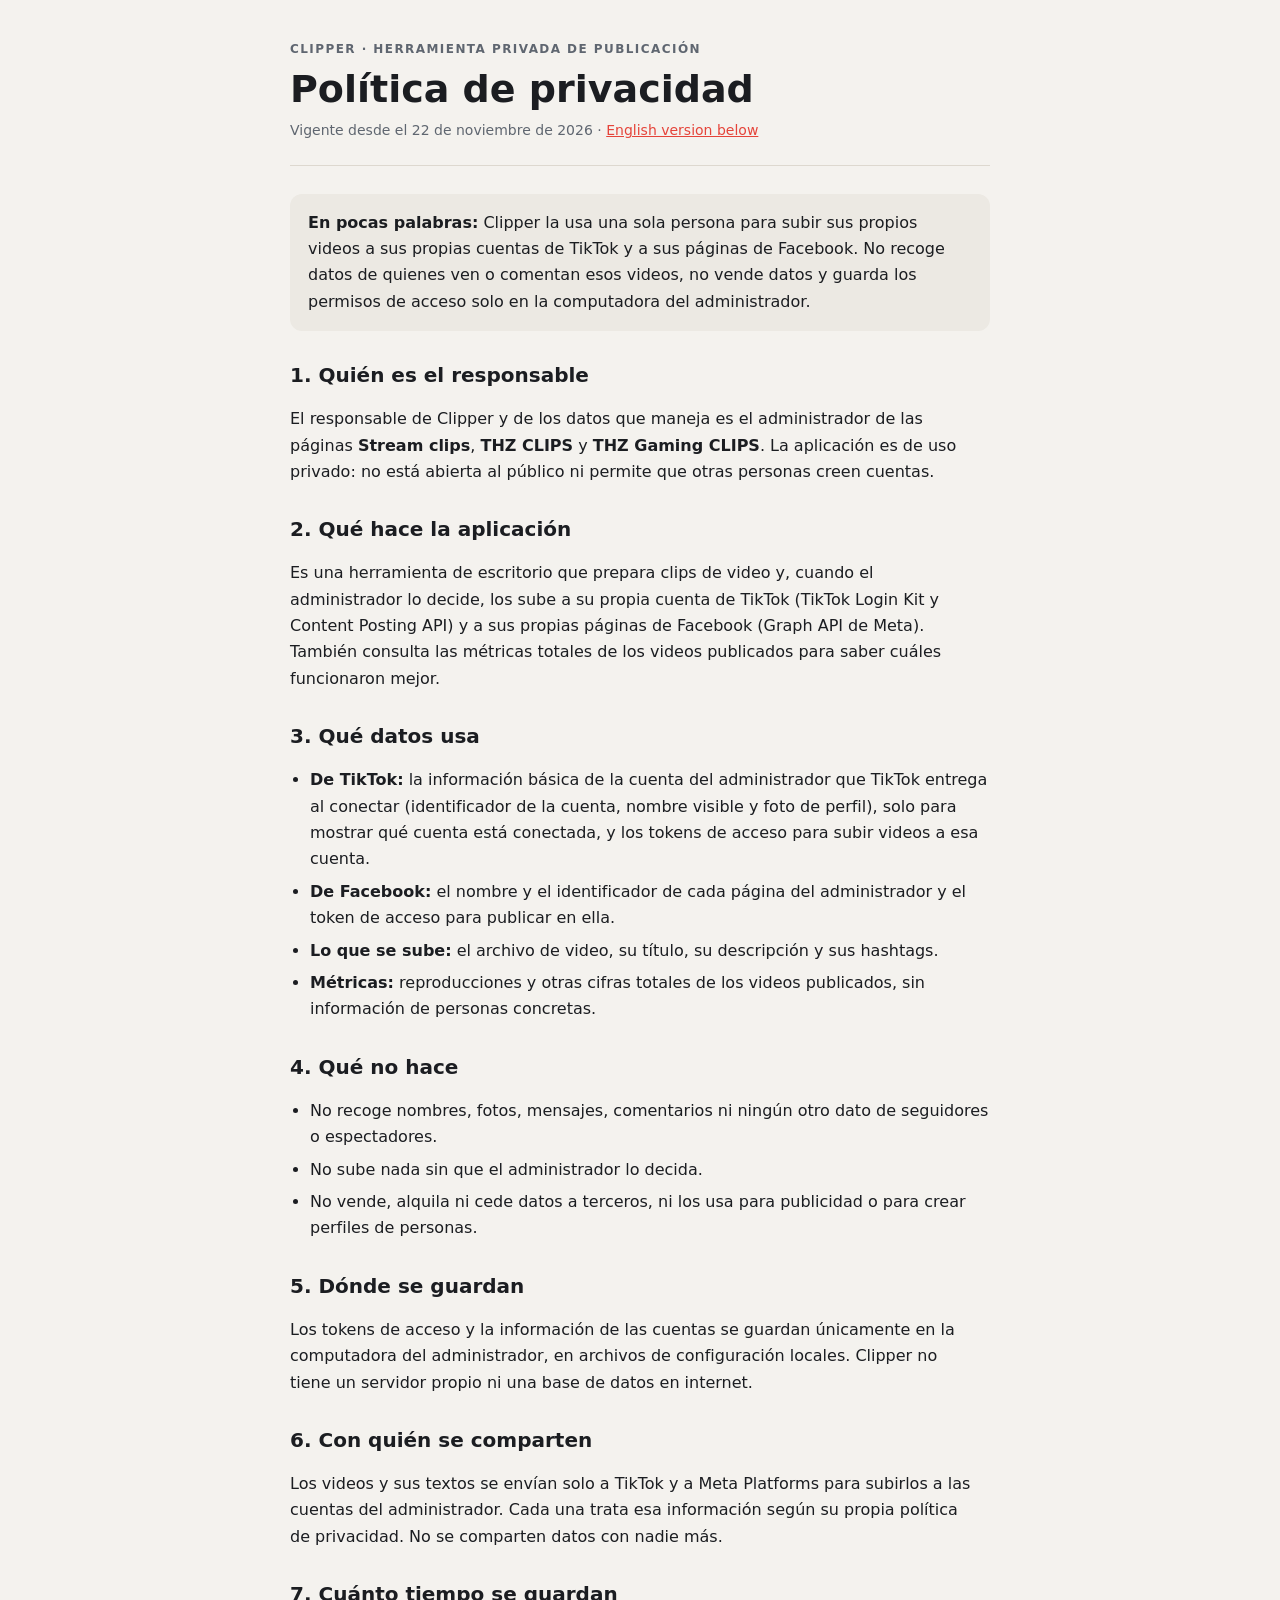
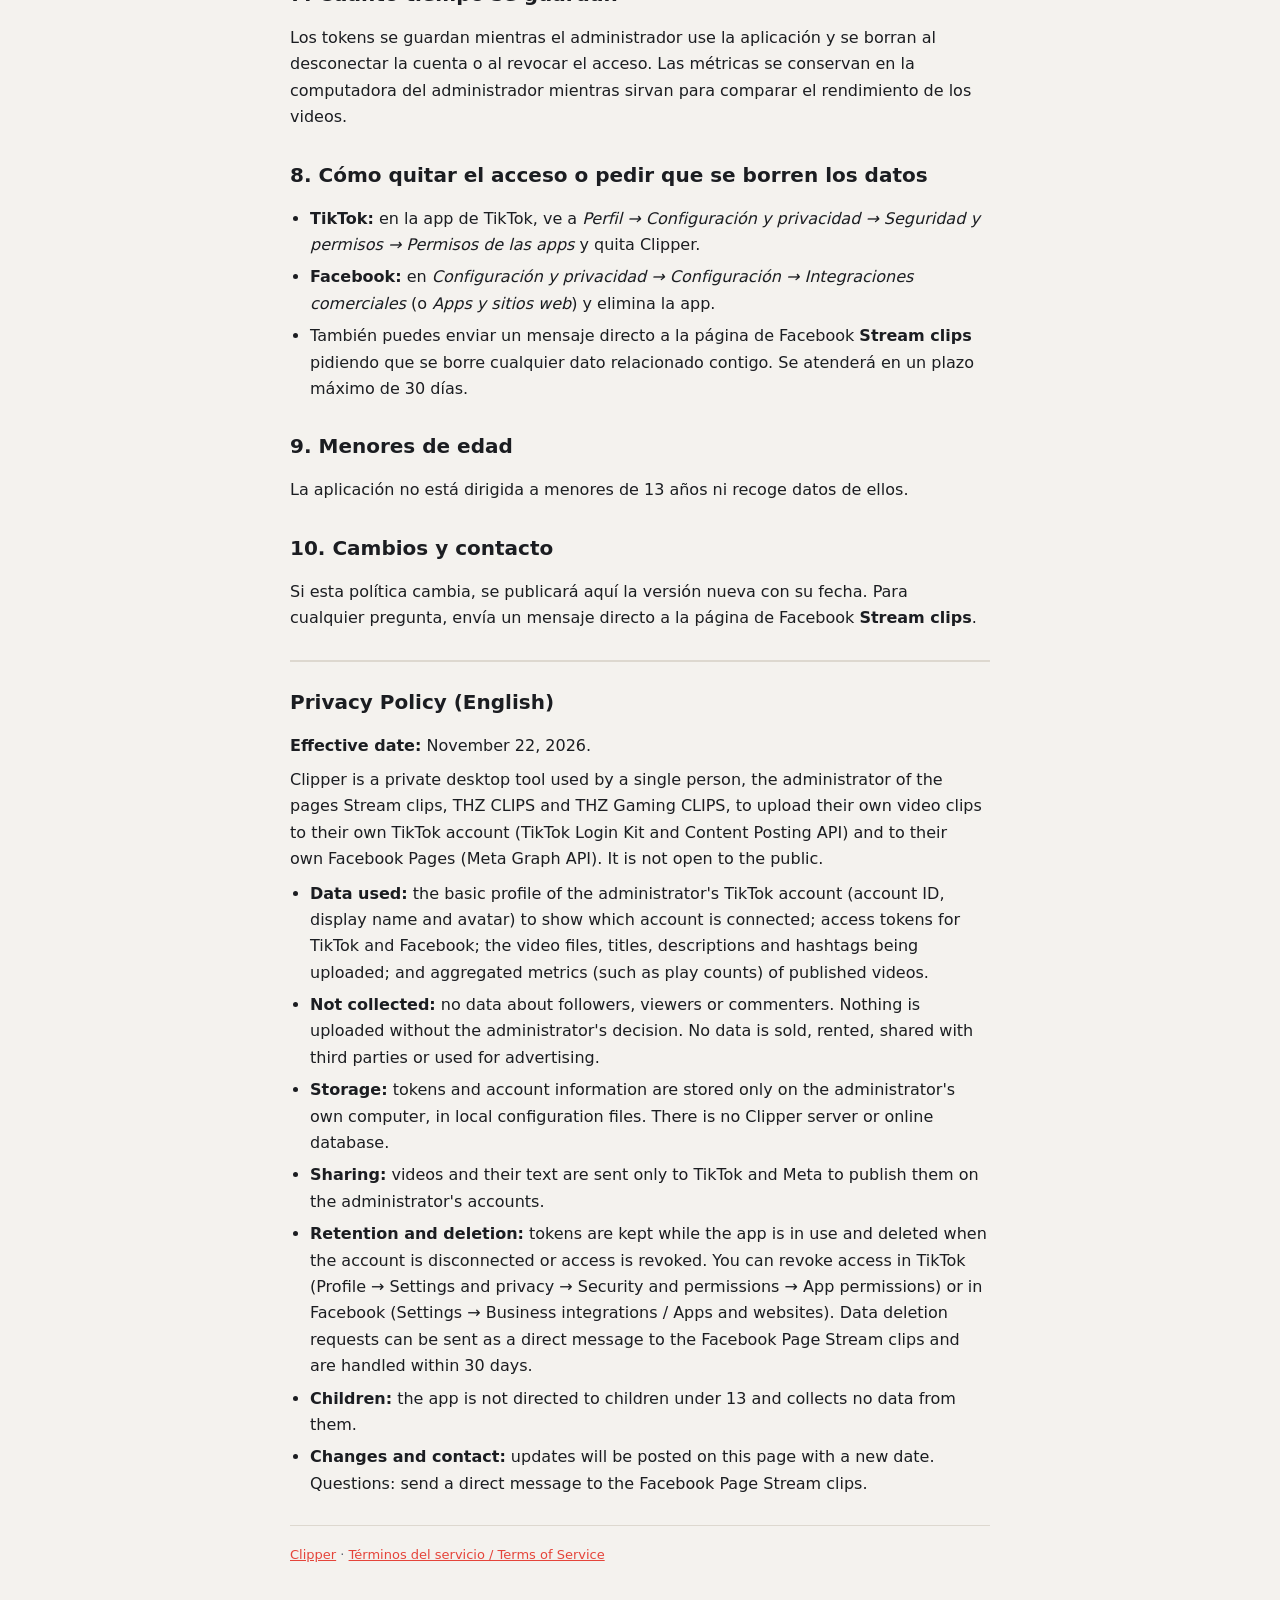
==== privacidad.html @ baf1ac4f "Términos del servicio y política de privacidad de Clipper" ====
<!doctype html>
<html lang="es">
<head>
<meta charset="utf-8">
<meta name="viewport" content="width=device-width,initial-scale=1">
<title>Política de privacidad · Clipper</title>
<link rel="stylesheet" href="estilo.css">
</head>
<body>
<main class="doc">
  <header>
    <span class="eyebrow">Clipper · herramienta privada de publicación</span>
    <h1>Política de privacidad</h1>
    <p class="meta">Vigente desde el 22 de noviembre de 2026 · <a href="#en">English version below</a></p>
  </header>

  <div class="resumen"><p><strong>En pocas palabras:</strong> Clipper la usa una sola persona para subir sus propios videos a sus propias cuentas de TikTok
    y a sus páginas de Facebook. No recoge datos de quienes ven o comentan esos videos, no vende datos y guarda los permisos de acceso solo en la
    computadora del administrador.</p></div>

  <section>
    <h2>1. Quién es el responsable</h2>
    <p>El responsable de Clipper y de los datos que maneja es el administrador de las páginas <strong>Stream clips</strong>, <strong>THZ CLIPS</strong> y
      <strong>THZ Gaming CLIPS</strong>. La aplicación es de uso privado: no está abierta al público ni permite que otras personas creen cuentas.</p>
  </section>

  <section>
    <h2>2. Qué hace la aplicación</h2>
    <p>Es una herramienta de escritorio que prepara clips de video y, cuando el administrador lo decide, los sube a su propia cuenta de TikTok
      (TikTok Login Kit y Content Posting API) y a sus propias páginas de Facebook (Graph API de Meta). También consulta las métricas totales de los
      videos publicados para saber cuáles funcionaron mejor.</p>
  </section>

  <section>
    <h2>3. Qué datos usa</h2>
    <ul>
      <li><strong>De TikTok:</strong> la información básica de la cuenta del administrador que TikTok entrega al conectar (identificador de la cuenta,
        nombre visible y foto de perfil), solo para mostrar qué cuenta está conectada, y los tokens de acceso para subir videos a esa cuenta.</li>
      <li><strong>De Facebook:</strong> el nombre y el identificador de cada página del administrador y el token de acceso para publicar en ella.</li>
      <li><strong>Lo que se sube:</strong> el archivo de video, su título, su descripción y sus hashtags.</li>
      <li><strong>Métricas:</strong> reproducciones y otras cifras totales de los videos publicados, sin información de personas concretas.</li>
    </ul>
  </section>

  <section>
    <h2>4. Qué no hace</h2>
    <ul>
      <li>No recoge nombres, fotos, mensajes, comentarios ni ningún otro dato de seguidores o espectadores.</li>
      <li>No sube nada sin que el administrador lo decida.</li>
      <li>No vende, alquila ni cede datos a terceros, ni los usa para publicidad o para crear perfiles de personas.</li>
    </ul>
  </section>

  <section>
    <h2>5. Dónde se guardan</h2>
    <p>Los tokens de acceso y la información de las cuentas se guardan únicamente en la computadora del administrador, en archivos de configuración
      locales. Clipper no tiene un servidor propio ni una base de datos en internet.</p>
  </section>

  <section>
    <h2>6. Con quién se comparten</h2>
    <p>Los videos y sus textos se envían solo a TikTok y a Meta Platforms para subirlos a las cuentas del administrador. Cada una trata esa
      información según su propia política de privacidad. No se comparten datos con nadie más.</p>
  </section>

  <section>
    <h2>7. Cuánto tiempo se guardan</h2>
    <p>Los tokens se guardan mientras el administrador use la aplicación y se borran al desconectar la cuenta o al revocar el acceso. Las métricas
      se conservan en la computadora del administrador mientras sirvan para comparar el rendimiento de los videos.</p>
  </section>

  <section>
    <h2>8. Cómo quitar el acceso o pedir que se borren los datos</h2>
    <ul>
      <li><strong>TikTok:</strong> en la app de TikTok, ve a <em>Perfil → Configuración y privacidad → Seguridad y permisos → Permisos de las apps</em> y
        quita Clipper.</li>
      <li><strong>Facebook:</strong> en <em>Configuración y privacidad → Configuración → Integraciones comerciales</em> (o <em>Apps y sitios web</em>) y
        elimina la app.</li>
      <li>También puedes enviar un mensaje directo a la página de Facebook <strong>Stream clips</strong> pidiendo que se borre cualquier dato relacionado
        contigo. Se atenderá en un plazo máximo de 30 días.</li>
    </ul>
  </section>

  <section>
    <h2>9. Menores de edad</h2>
    <p>La aplicación no está dirigida a menores de 13 años ni recoge datos de ellos.</p>
  </section>

  <section>
    <h2>10. Cambios y contacto</h2>
    <p>Si esta política cambia, se publicará aquí la versión nueva con su fecha. Para cualquier pregunta, envía un mensaje directo a la página de
      Facebook <strong>Stream clips</strong>.</p>
  </section>

  <div class="idioma" id="en" lang="en">
    <section>
      <h2>Privacy Policy (English)</h2>
      <p><strong>Effective date:</strong> November 22, 2026.</p>
      <p>Clipper is a private desktop tool used by a single person, the administrator of the pages Stream clips, THZ CLIPS and THZ Gaming CLIPS, to
        upload their own video clips to their own TikTok account (TikTok Login Kit and Content Posting API) and to their own Facebook Pages (Meta
        Graph API). It is not open to the public.</p>
      <ul>
        <li><strong>Data used:</strong> the basic profile of the administrator's TikTok account (account ID, display name and avatar) to show which
          account is connected; access tokens for TikTok and Facebook; the video files, titles, descriptions and hashtags being uploaded; and
          aggregated metrics (such as play counts) of published videos.</li>
        <li><strong>Not collected:</strong> no data about followers, viewers or commenters. Nothing is uploaded without the administrator's decision.
          No data is sold, rented, shared with third parties or used for advertising.</li>
        <li><strong>Storage:</strong> tokens and account information are stored only on the administrator's own computer, in local configuration
          files. There is no Clipper server or online database.</li>
        <li><strong>Sharing:</strong> videos and their text are sent only to TikTok and Meta to publish them on the administrator's accounts.</li>
        <li><strong>Retention and deletion:</strong> tokens are kept while the app is in use and deleted when the account is disconnected or access
          is revoked. You can revoke access in TikTok (Profile → Settings and privacy → Security and permissions → App permissions) or in Facebook
          (Settings → Business integrations / Apps and websites). Data deletion requests can be sent as a direct message to the Facebook Page
          Stream clips and are handled within 30 days.</li>
        <li><strong>Children:</strong> the app is not directed to children under 13 and collects no data from them.</li>
        <li><strong>Changes and contact:</strong> updates will be posted on this page with a new date. Questions: send a direct message to the
          Facebook Page Stream clips.</li>
      </ul>
    </section>
  </div>

  <footer><a href="index.html">Clipper</a> · <a href="terminos.html">Términos del servicio / Terms of Service</a></footer>
</main>
</body>
</html>
---- estilo.css ----
:root{--bg:#F4F2EE;--fg:#1B1D21;--mut:#5F6670;--line:#DDD8CF;--ac:#E5443A;--panel:#ECE9E3}
@media (prefers-color-scheme:dark){:root{--bg:#121417;--fg:#E8EAED;--mut:#9AA3AE;--line:#2C3139;--ac:#FF5A4E;--panel:#1A1D22;color-scheme:dark}}
*{box-sizing:border-box}
body{margin:0;background:var(--bg);color:var(--fg);font:16px/1.65 "Segoe UI",system-ui,-apple-system,sans-serif;padding:40px 16px 64px}
.doc{max-width:700px;margin:0 auto;display:flex;flex-direction:column;gap:28px}
header{display:flex;flex-direction:column;gap:8px;border-bottom:1px solid var(--line);padding-bottom:22px}
.eyebrow{font-size:12px;letter-spacing:.12em;text-transform:uppercase;color:var(--mut);font-weight:700}
h1{font-size:clamp(28px,6vw,38px);line-height:1.15;margin:0}
.meta{color:var(--mut);font-size:14px}
.resumen{background:var(--panel);border-radius:12px;padding:16px 18px}
.resumen p{margin:0}
h2{font-size:20px;margin:0 0 6px}
section{display:flex;flex-direction:column;gap:8px}
p,li{margin:0;max-width:68ch}
ul{margin:0;padding-left:20px;display:flex;flex-direction:column;gap:6px}
a{color:var(--ac)}
.idioma{border-top:2px solid var(--line);padding-top:24px}
footer{border-top:1px solid var(--line);padding-top:18px;color:var(--mut);font-size:13px}
nav.enlaces{display:flex;gap:16px;flex-wrap:wrap;font-size:15px}
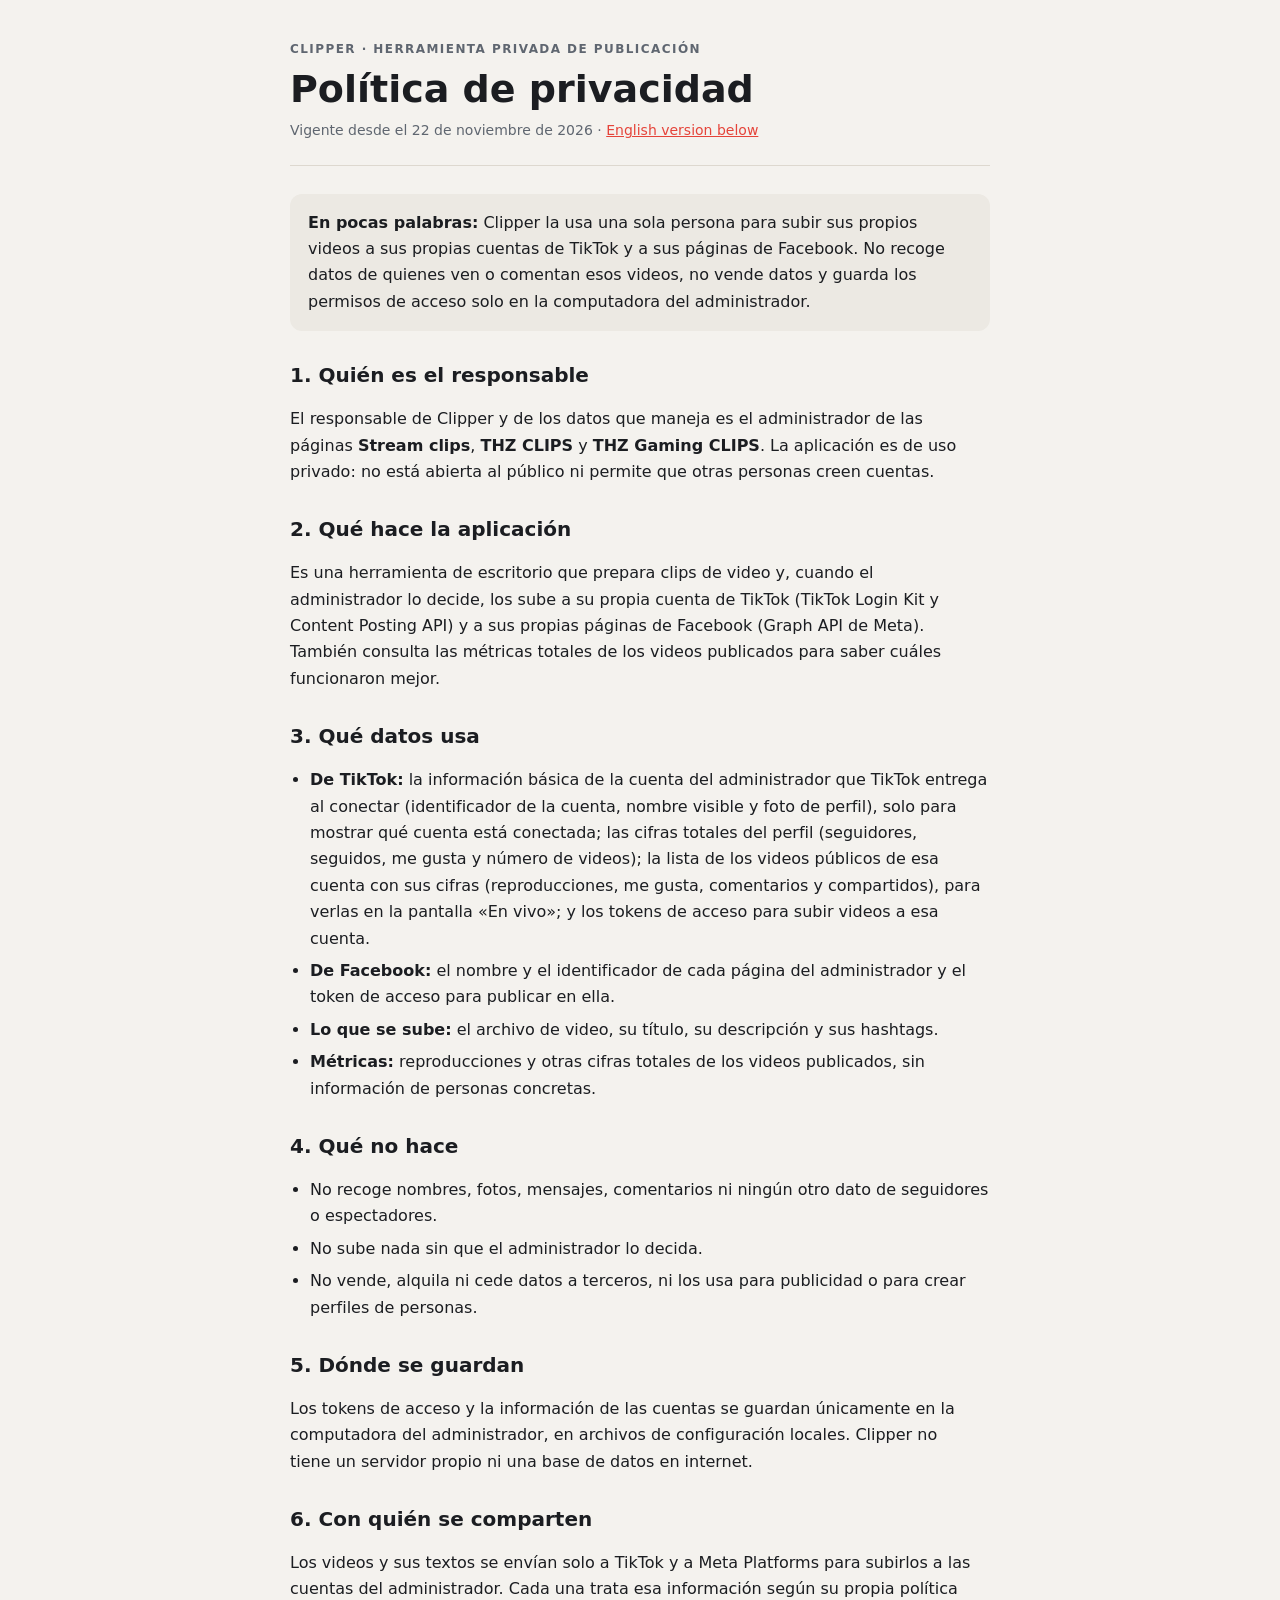
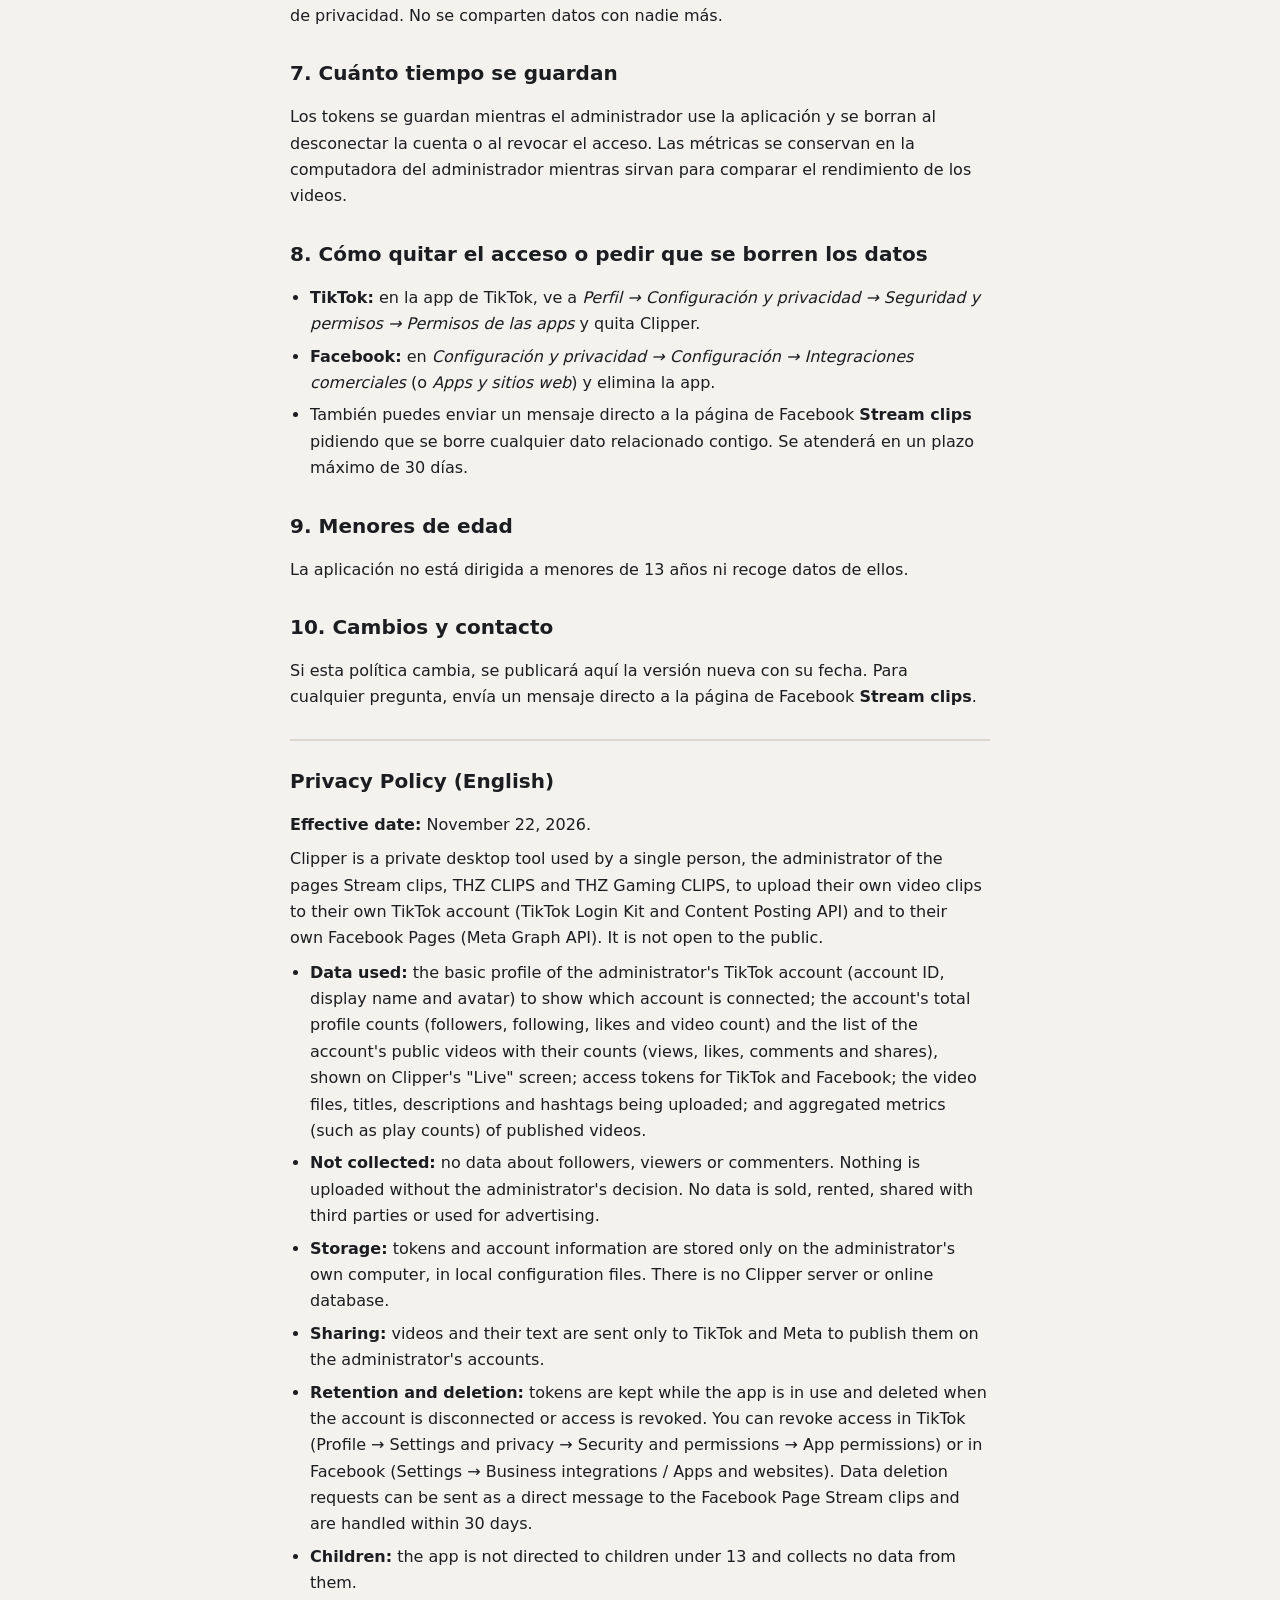
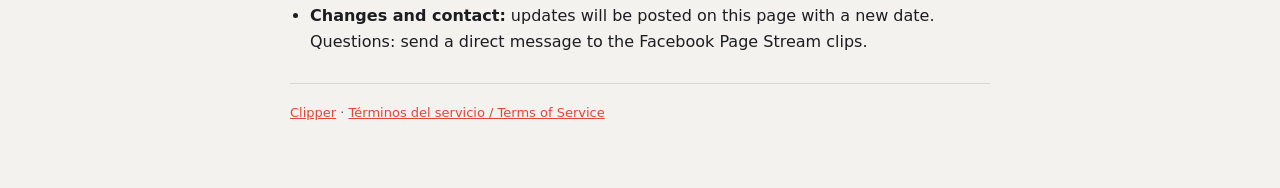
==== commit daf643e8: "Privacidad: cifras del perfil y videos públicos de TikTok en «En vivo» Co-Authored-By: Claude Opus 5" ====
--- a/privacidad.html
+++ b/privacidad.html
@@ -35,7 +35,9 @@
     <h2>3. Qué datos usa</h2>
     <ul>
       <li><strong>De TikTok:</strong> la información básica de la cuenta del administrador que TikTok entrega al conectar (identificador de la cuenta,
-        nombre visible y foto de perfil), solo para mostrar qué cuenta está conectada, y los tokens de acceso para subir videos a esa cuenta.</li>
+        nombre visible y foto de perfil), solo para mostrar qué cuenta está conectada; las cifras totales del perfil (seguidores, seguidos, me gusta
+        y número de videos); la lista de los videos públicos de esa cuenta con sus cifras (reproducciones, me gusta, comentarios y compartidos), para
+        verlas en la pantalla «En vivo»; y los tokens de acceso para subir videos a esa cuenta.</li>
       <li><strong>De Facebook:</strong> el nombre y el identificador de cada página del administrador y el token de acceso para publicar en ella.</li>
       <li><strong>Lo que se sube:</strong> el archivo de video, su título, su descripción y sus hashtags.</li>
       <li><strong>Métricas:</strong> reproducciones y otras cifras totales de los videos publicados, sin información de personas concretas.</li>
@@ -101,7 +103,8 @@
         Graph API). It is not open to the public.</p>
       <ul>
         <li><strong>Data used:</strong> the basic profile of the administrator's TikTok account (account ID, display name and avatar) to show which
-          account is connected; access tokens for TikTok and Facebook; the video files, titles, descriptions and hashtags being uploaded; and
+          account is connected; the account's total profile counts (followers, following, likes and video count) and the list of the account's
+          public videos with their counts (views, likes, comments and shares), shown on Clipper's "Live" screen; access tokens for TikTok and Facebook; the video files, titles, descriptions and hashtags being uploaded; and
           aggregated metrics (such as play counts) of published videos.</li>
         <li><strong>Not collected:</strong> no data about followers, viewers or commenters. Nothing is uploaded without the administrator's decision.
           No data is sold, rented, shared with third parties or used for advertising.</li>
